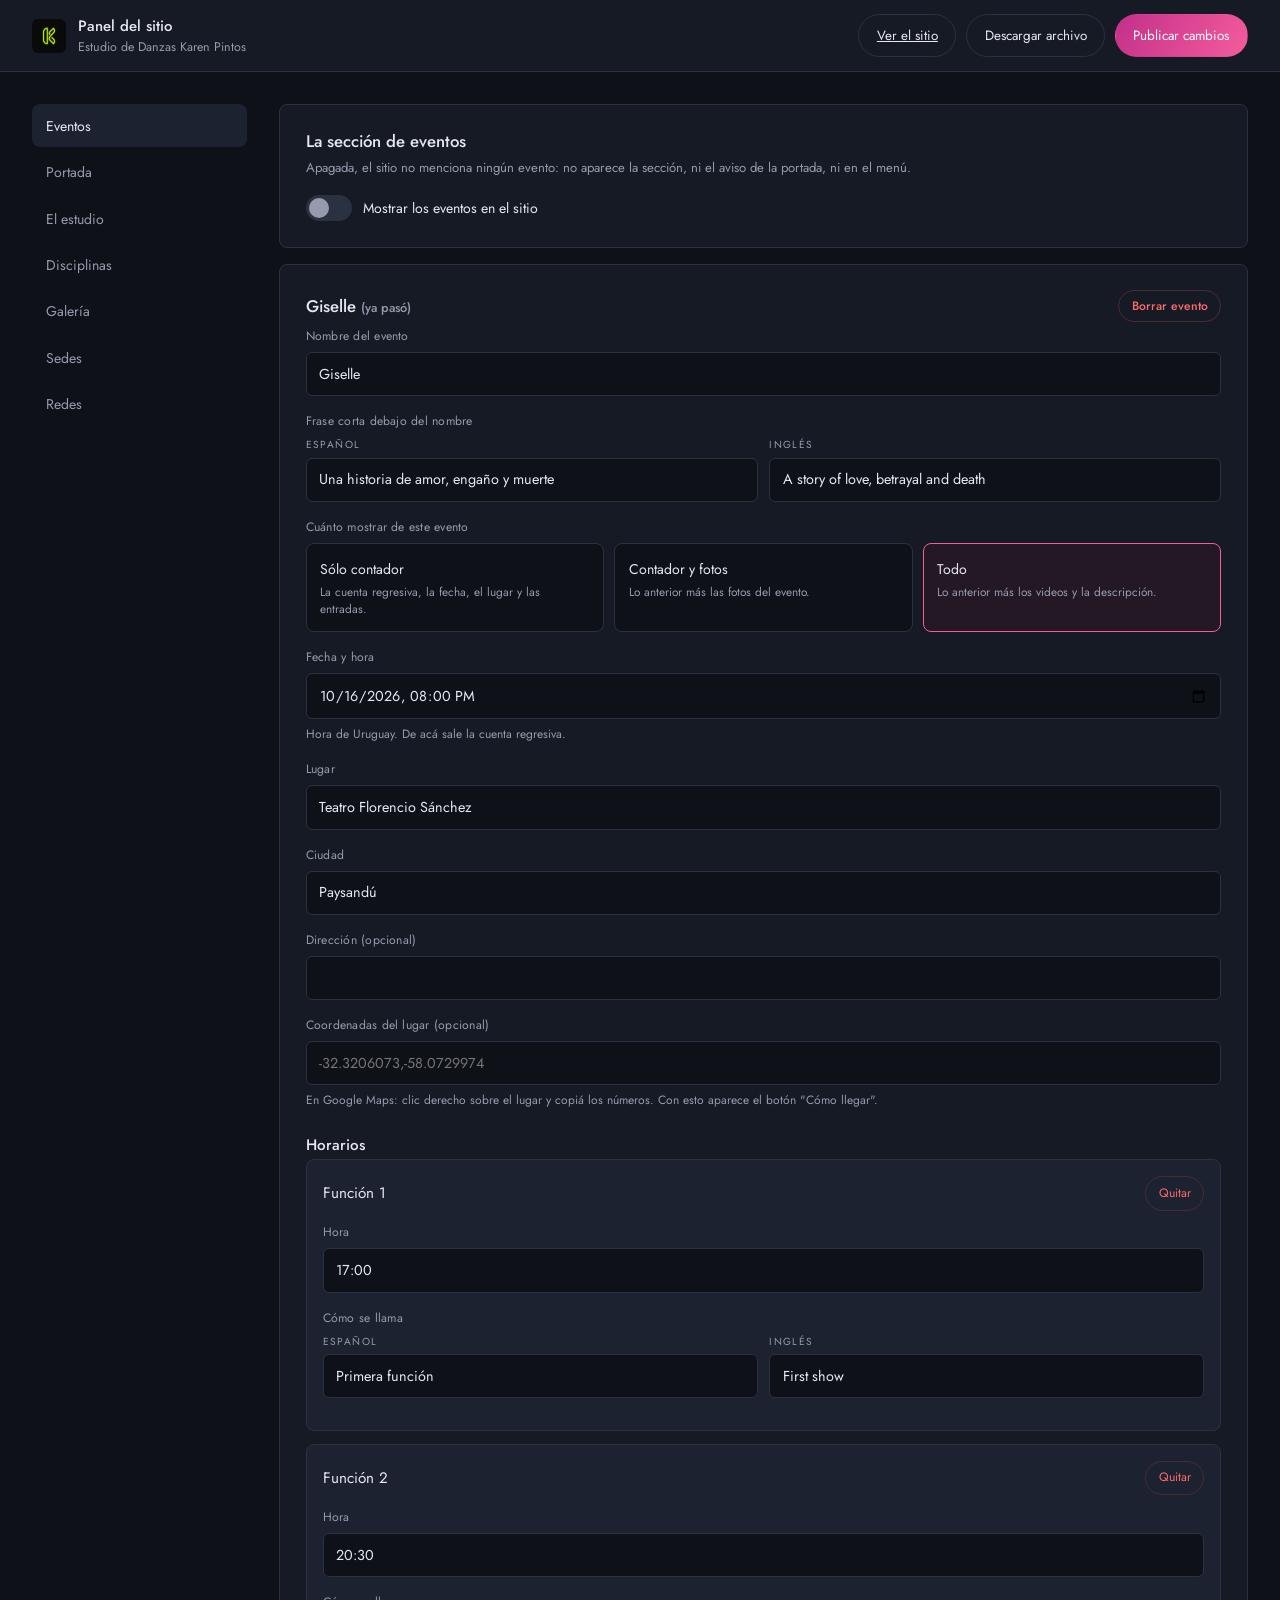
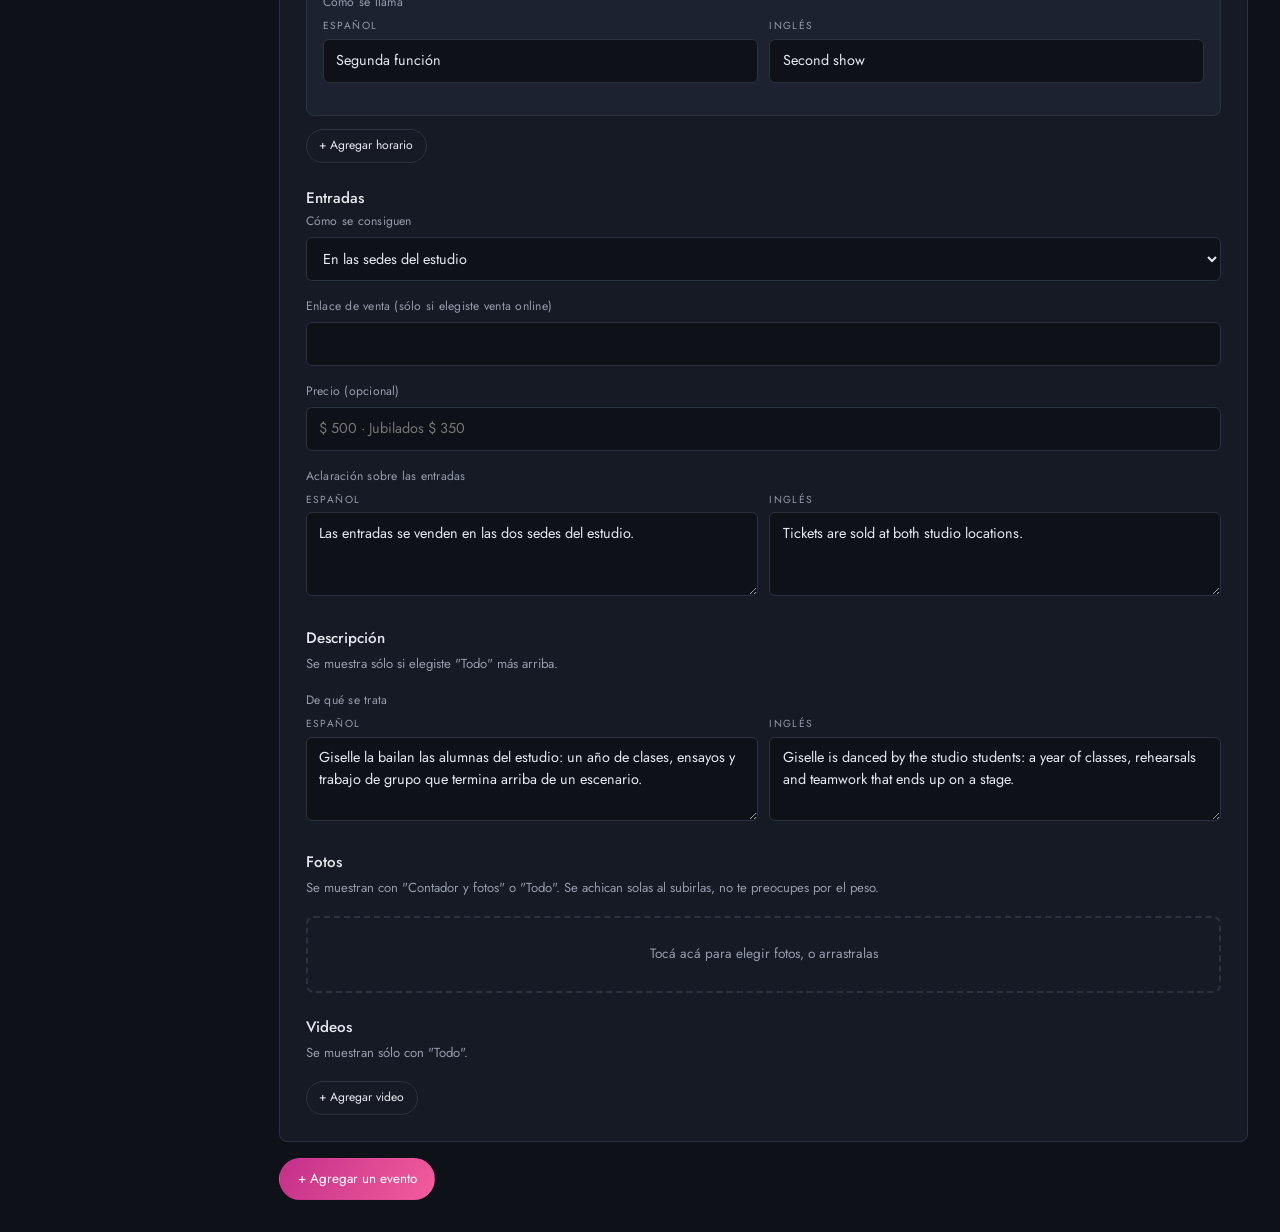
==== panel.html @ 46b006fc "Panel de administracion y sistema de eventos PANEL (panel.html): pagina aparte, no enlazada desde el" ====
<!DOCTYPE html>
<html lang="es">
<head>
  <meta charset="utf-8">
  <meta name="viewport" content="width=device-width, initial-scale=1">
  <title>Panel · Estudio de Danzas Karen Pintos</title>

  <!-- Esta página es una herramienta interna: que Google no la muestre -->
  <meta name="robots" content="noindex, nofollow">

  <link rel="icon" href="assets/img/logo-k.png" sizes="512x512">
  <link rel="preconnect" href="https://fonts.googleapis.com">
  <link rel="preconnect" href="https://fonts.gstatic.com" crossorigin>
  <link href="https://fonts.googleapis.com/css2?family=Jost:wght@300;400;500;600&display=swap" rel="stylesheet">
  <link rel="stylesheet" href="assets/css/panel.css?v=1">
</head>

<body>

  <header class="cabecera">
    <div class="cabecera__marca">
      <img src="assets/img/logo-k.png" alt="" width="34" height="34">
      <div>
        <strong>Panel del sitio</strong>
        <span>Estudio de Danzas Karen Pintos</span>
      </div>
    </div>

    <div class="cabecera__acciones">
      <span class="estado" id="estado"></span>
      <a class="boton boton--plano" href="index.html" target="_blank" rel="noopener">Ver el sitio</a>
      <button class="boton boton--plano" id="btn-descargar" type="button">Descargar archivo</button>
      <button class="boton boton--fuerte" id="btn-publicar" type="button">Publicar cambios</button>
    </div>
  </header>

  <div class="aviso aviso--borrador" id="aviso-borrador" hidden>
    Tenés cambios sin publicar, guardados en esta computadora.
    <button type="button" id="btn-descartar" class="enlace">Descartar y volver a lo publicado</button>
  </div>

  <main class="cuerpo">
    <nav class="pestanas" id="pestanas" aria-label="Secciones del panel"></nav>
    <div class="panel" id="panel"></div>
  </main>

  <!-- Ventana para configurar la publicación -->
  <div class="modal" id="modal-token" hidden>
    <div class="modal__caja" role="dialog" aria-modal="true" aria-labelledby="modal-titulo">
      <h2 id="modal-titulo">Conectar con GitHub</h2>
      <p>
        Para publicar directo desde acá hace falta una clave de GitHub.
        Se pide una sola vez y queda guardada en este navegador.
      </p>

      <ol class="pasos">
        <li>Entrá a <a href="https://github.com/settings/personal-access-tokens/new" target="_blank" rel="noopener">github.com → crear clave</a>.</li>
        <li>En <strong>Repository access</strong> elegí <em>Only select repositories</em> y marcá <strong>Estudio-de-danzas-kp</strong>.</li>
        <li>En <strong>Permissions → Repository permissions</strong>, buscá <strong>Contents</strong> y ponelo en <em>Read and write</em>.</li>
        <li>Generá la clave y pegala acá abajo.</li>
      </ol>

      <label for="campo-token">Clave</label>
      <input id="campo-token" type="password" placeholder="github_pat_..." autocomplete="off" spellcheck="false">

      <p class="nota">
        La clave queda sólo en este navegador y únicamente permite cambiar
        los archivos de este sitio. Si usás una computadora compartida,
        mejor usá <strong>Descargar archivo</strong> y no la guardes.
      </p>

      <div class="modal__acciones">
        <button class="boton boton--plano" type="button" id="btn-cancelar-token">Cancelar</button>
        <button class="boton boton--fuerte" type="button" id="btn-guardar-token">Guardar y publicar</button>
      </div>
    </div>
  </div>

  <!-- Los datos actuales del sitio -->
  <script src="assets/js/siteData.js?v=panel"></script>
  <script src="assets/js/panel.js?v=1"></script>
</body>
</html>
---- assets/css/panel.css ----
/* =============================================================
   PANEL DE ADMINISTRACIÓN
   Herramienta interna. No comparte estilos con el sitio público:
   acá importa que sea claro y cómodo, no que sea bonito.
   ============================================================= */

:root {
  --p-fondo:      #0E1118;
  --p-panel:      #161A24;
  --p-panel-2:    #1D2230;
  --p-linea:      #2A3140;
  --p-texto:      #E6E8F0;
  --p-suave:      #959BAD;
  --p-acento:     #F45C9C;
  --p-acento-2:   #C3308A;
  --p-ok:         #3DD68C;
  --p-alerta:     #F5A623;
  --p-error:      #FF6B6B;
  --p-radio:      8px;
  --p-sans: 'Jost', 'Segoe UI', system-ui, sans-serif;
}

* { box-sizing: border-box; }

body {
  margin: 0;
  background: var(--p-fondo);
  color: var(--p-texto);
  font-family: var(--p-sans);
  font-size: 15px;
  line-height: 1.6;
  -webkit-font-smoothing: antialiased;
}

h1, h2, h3 { margin: 0; font-weight: 500; line-height: 1.25; }
a { color: var(--p-acento); }

/* ---------- Cabecera ---------- */
.cabecera {
  position: sticky; top: 0; z-index: 50;
  display: flex; align-items: center; justify-content: space-between;
  gap: 1rem; flex-wrap: wrap;
  padding: .85rem clamp(1rem, 3vw, 2rem);
  background: var(--p-panel);
  border-bottom: 1px solid var(--p-linea);
}
.cabecera__marca { display: flex; align-items: center; gap: .75rem; }
.cabecera__marca img { border-radius: 6px; }
.cabecera__marca strong { display: block; font-weight: 500; }
.cabecera__marca span { display: block; font-size: .78rem; color: var(--p-suave); }
.cabecera__acciones { display: flex; align-items: center; gap: .6rem; flex-wrap: wrap; }

.estado { font-size: .8rem; color: var(--p-suave); }
.estado--ok { color: var(--p-ok); }
.estado--error { color: var(--p-error); }
.estado--trabajando { color: var(--p-alerta); }

/* ---------- Botones ---------- */
.boton {
  font: inherit; font-size: .84rem;
  padding: .6rem 1.1rem; min-height: 40px;
  border-radius: 999px; cursor: pointer;
  border: 1px solid var(--p-linea);
  background: transparent; color: var(--p-texto);
  transition: background-color .2s, border-color .2s, opacity .2s;
  display: inline-flex; align-items: center; gap: .45rem;
}
.boton:hover { background: var(--p-panel-2); border-color: #3A4356; }
.boton:disabled { opacity: .45; cursor: not-allowed; }
.boton--fuerte {
  border-color: transparent; color: #fff;
  background: linear-gradient(120deg, var(--p-acento-2), var(--p-acento));
}
.boton--fuerte:hover { filter: brightness(1.1); background: linear-gradient(120deg, var(--p-acento-2), var(--p-acento)); }
.boton--peq { padding: .4rem .8rem; min-height: 32px; font-size: .76rem; }
.boton--riesgo { color: var(--p-error); border-color: #4A2B32; }
.boton--riesgo:hover { background: #2A1A1E; }

.enlace {
  background: none; border: 0; padding: 0; cursor: pointer;
  font: inherit; font-size: inherit;
  color: var(--p-acento); text-decoration: underline;
}

/* ---------- Avisos ---------- */
.aviso {
  display: flex; align-items: center; gap: .8rem; flex-wrap: wrap;
  padding: .7rem clamp(1rem, 3vw, 2rem);
  font-size: .85rem;
  background: #2A2412; border-bottom: 1px solid #453A1C;
  color: #F3D9A4;
}
.aviso[hidden] { display: none; }

/* ---------- Cuerpo ---------- */
.cuerpo {
  display: grid; grid-template-columns: 215px 1fr;
  gap: clamp(1rem, 2.5vw, 2rem);
  padding: clamp(1rem, 3vw, 2rem);
  max-width: 1280px; margin: 0 auto;
  align-items: start;
}

.pestanas {
  position: sticky; top: 74px;
  display: flex; flex-direction: column; gap: .2rem;
}
.pestana {
  font: inherit; font-size: .88rem; text-align: left;
  padding: .65rem .9rem; border-radius: var(--p-radio);
  border: 0; background: transparent; color: var(--p-suave);
  cursor: pointer; transition: background-color .2s, color .2s;
}
.pestana:hover { background: var(--p-panel); color: var(--p-texto); }
.pestana.activa { background: var(--p-panel-2); color: var(--p-texto); }

.panel { min-width: 0; }

/* ---------- Bloques ---------- */
.bloque {
  background: var(--p-panel);
  border: 1px solid var(--p-linea);
  border-radius: var(--p-radio);
  padding: clamp(1.1rem, 2.5vw, 1.6rem);
  margin-bottom: 1rem;
}
.bloque__titulo {
  font-size: 1.05rem; margin-bottom: .3rem;
  display: flex; align-items: center; justify-content: space-between; gap: 1rem;
}
.bloque__ayuda {
  font-size: .82rem; color: var(--p-suave);
  margin: 0 0 1.1rem;
}

/* ---------- Campos ---------- */
.campo { margin-bottom: 1rem; }
.campo > label, .campo__t {
  display: block; font-size: .76rem; color: var(--p-suave);
  margin-bottom: .35rem; letter-spacing: .02em;
}
.campo input[type="text"],
.campo input[type="url"],
.campo input[type="datetime-local"],
.campo textarea,
.campo select {
  width: 100%; font: inherit; font-size: .9rem;
  padding: .6rem .8rem;
  background: var(--p-fondo); color: var(--p-texto);
  border: 1px solid var(--p-linea); border-radius: 6px;
}
.campo textarea { resize: vertical; min-height: 84px; line-height: 1.5; }
.campo input:focus, .campo textarea:focus, .campo select:focus {
  outline: 2px solid var(--p-acento); outline-offset: 1px; border-color: transparent;
}
.campo__pista { font-size: .75rem; color: var(--p-suave); margin: .35rem 0 0; }

/* Español e inglés uno al lado del otro */
.doble { display: grid; grid-template-columns: 1fr 1fr; gap: .7rem; }
.doble__idioma {
  font-size: .64rem; letter-spacing: .14em; text-transform: uppercase;
  color: var(--p-suave); margin-bottom: .25rem; display: block;
}

/* ---------- Listas (disciplinas, funciones, fotos...) ---------- */
.item {
  border: 1px solid var(--p-linea); border-radius: var(--p-radio);
  padding: 1rem; margin-bottom: .8rem;
  background: var(--p-panel-2);
}
.item__cabecera {
  display: flex; align-items: center; justify-content: space-between;
  gap: .8rem; margin-bottom: .8rem;
}
.item__nombre { font-size: .95rem; }
.item__acciones { display: flex; gap: .35rem; }

/* ---------- Interruptor ---------- */
.interruptor { display: flex; align-items: center; gap: .7rem; cursor: pointer; }
.interruptor input { position: absolute; opacity: 0; pointer-events: none; }
.interruptor__pista {
  width: 46px; height: 26px; border-radius: 999px;
  background: var(--p-linea); position: relative;
  transition: background-color .25s; flex: 0 0 auto;
}
.interruptor__pista::after {
  content: ''; position: absolute; top: 3px; left: 3px;
  width: 20px; height: 20px; border-radius: 50%;
  background: var(--p-suave); transition: transform .25s, background-color .25s;
}
.interruptor input:checked + .interruptor__pista { background: var(--p-acento-2); }
.interruptor input:checked + .interruptor__pista::after {
  transform: translateX(20px); background: #fff;
}
.interruptor input:focus-visible + .interruptor__pista { outline: 2px solid var(--p-acento); outline-offset: 2px; }
.interruptor__texto { font-size: .88rem; }

/* ---------- Elegir modo (tarjetas) ---------- */
.modos { display: grid; grid-template-columns: repeat(auto-fit, minmax(170px, 1fr)); gap: .6rem; }
.modo {
  border: 1px solid var(--p-linea); border-radius: var(--p-radio);
  padding: .85rem; cursor: pointer; background: var(--p-fondo);
  transition: border-color .2s, background-color .2s;
}
.modo:hover { border-color: #3A4356; }
.modo.elegido { border-color: var(--p-acento); background: #241824; }
.modo input { position: absolute; opacity: 0; pointer-events: none; }
.modo__t { font-size: .88rem; display: block; margin-bottom: .2rem; }
.modo__d { font-size: .74rem; color: var(--p-suave); display: block; line-height: 1.45; }

/* ---------- Fotos ---------- */
.fotos { display: grid; grid-template-columns: repeat(auto-fill, minmax(140px, 1fr)); gap: .7rem; }
.foto {
  border: 1px solid var(--p-linea); border-radius: 6px; overflow: hidden;
  background: var(--p-fondo);
}
.foto img { width: 100%; aspect-ratio: 4/3; object-fit: cover; display: block; }
.foto__pie { padding: .5rem; }
.foto__pie input {
  width: 100%; font: inherit; font-size: .75rem;
  padding: .35rem .45rem; margin-bottom: .35rem;
  background: var(--p-panel-2); color: var(--p-texto);
  border: 1px solid var(--p-linea); border-radius: 4px;
}
.soltar {
  border: 2px dashed var(--p-linea); border-radius: var(--p-radio);
  padding: 1.6rem 1rem; text-align: center; color: var(--p-suave);
  font-size: .85rem; cursor: pointer; transition: border-color .2s, background-color .2s;
}
.soltar:hover, .soltar.encima { border-color: var(--p-acento); background: #1C1620; color: var(--p-texto); }

.barra { height: 4px; background: var(--p-linea); border-radius: 999px; overflow: hidden; margin-top: .6rem; }
.barra__relleno { height: 100%; width: 0; background: var(--p-acento); transition: width .2s; }

/* ---------- Ventana modal ---------- */
.modal {
  position: fixed; inset: 0; z-index: 100;
  display: flex; align-items: center; justify-content: center;
  padding: 1rem; background: rgba(5, 7, 15, .8);
}
.modal[hidden] { display: none; }
.modal__caja {
  background: var(--p-panel); border: 1px solid var(--p-linea);
  border-radius: 12px; padding: clamp(1.2rem, 3vw, 2rem);
  max-width: 540px; width: 100%; max-height: 90vh; overflow: auto;
}
.modal__caja h2 { font-size: 1.2rem; margin-bottom: .6rem; }
.modal__caja p { font-size: .87rem; color: var(--p-suave); }
.modal__caja label { display: block; font-size: .76rem; color: var(--p-suave); margin: 1rem 0 .35rem; }
.modal__caja input {
  width: 100%; font: inherit; padding: .6rem .8rem;
  background: var(--p-fondo); color: var(--p-texto);
  border: 1px solid var(--p-linea); border-radius: 6px;
}
.modal__acciones { display: flex; justify-content: flex-end; gap: .6rem; margin-top: 1.4rem; }
.pasos { font-size: .85rem; color: var(--p-suave); padding-left: 1.2rem; margin: 1rem 0; }
.pasos li { margin-bottom: .45rem; }
.nota {
  font-size: .78rem; color: var(--p-suave);
  background: var(--p-fondo); border-left: 2px solid var(--p-alerta);
  padding: .7rem .9rem; border-radius: 0 6px 6px 0; margin-top: 1rem;
}

/* ---------- Celular ---------- */
@media (max-width: 760px) {
  .cuerpo { grid-template-columns: 1fr; }
  .pestanas {
    position: static; flex-direction: row; overflow-x: auto;
    padding-bottom: .4rem; gap: .35rem;
  }
  .pestana { white-space: nowrap; }
  .doble { grid-template-columns: 1fr; }
  .cabecera { position: static; }
}
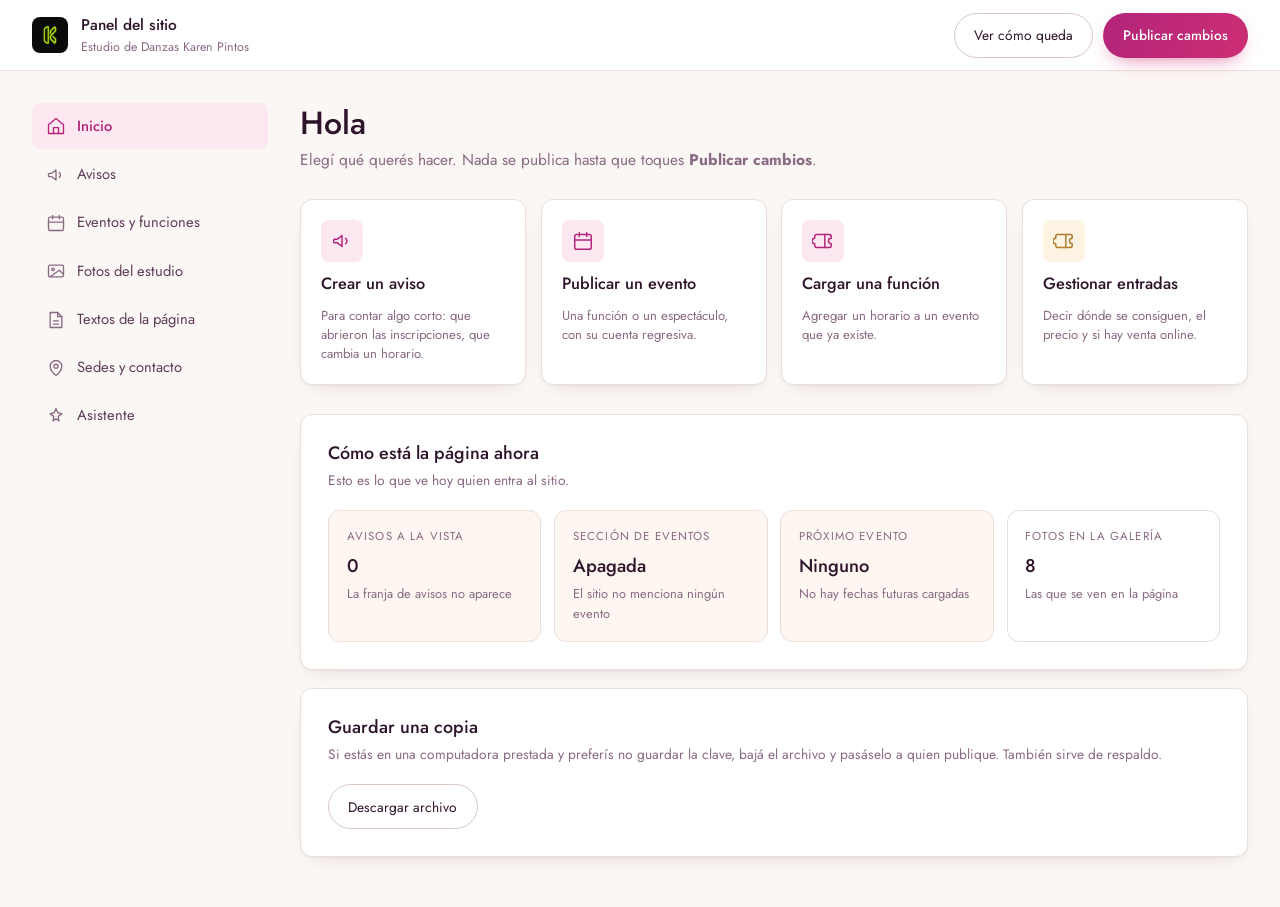
==== commit 736be642: "Sitio claro, panel rediseñado y asistente de Gemini El sitio pasa de fondo oscuro a papel claro con " ====
--- a/panel.html
+++ b/panel.html
@@ -12,14 +12,14 @@
   <link rel="preconnect" href="https://fonts.googleapis.com">
   <link rel="preconnect" href="https://fonts.gstatic.com" crossorigin>
   <link href="https://fonts.googleapis.com/css2?family=Jost:wght@300;400;500;600&display=swap" rel="stylesheet">
-  <link rel="stylesheet" href="assets/css/panel.css?v=1">
+  <link rel="stylesheet" href="assets/css/panel.css?v=2">
 </head>
 
 <body>
 
   <header class="cabecera">
     <div class="cabecera__marca">
-      <img src="assets/img/logo-k.png" alt="" width="34" height="34">
+      <img src="assets/img/logo-k.png" alt="" width="36" height="36">
       <div>
         <strong>Panel del sitio</strong>
         <span>Estudio de Danzas Karen Pintos</span>
@@ -28,15 +28,15 @@
 
     <div class="cabecera__acciones">
       <span class="estado" id="estado"></span>
-      <a class="boton boton--plano" href="index.html" target="_blank" rel="noopener">Ver el sitio</a>
-      <button class="boton boton--plano" id="btn-descargar" type="button">Descargar archivo</button>
+      <button class="boton" id="btn-previa" type="button">Ver cómo queda</button>
       <button class="boton boton--fuerte" id="btn-publicar" type="button">Publicar cambios</button>
     </div>
   </header>
 
-  <div class="aviso aviso--borrador" id="aviso-borrador" hidden>
-    Tenés cambios sin publicar, guardados en esta computadora.
-    <button type="button" id="btn-descartar" class="enlace">Descartar y volver a lo publicado</button>
+  <div class="aviso" id="aviso-borrador" hidden>
+    <span><strong>Tenés cambios sin publicar.</strong>
+    Están guardados en esta computadora: podés cerrar y seguir después.</span>
+    <button type="button" id="btn-descartar" class="enlace">Descartar los cambios</button>
   </div>
 
   <main class="cuerpo">
@@ -44,12 +44,29 @@
     <div class="panel" id="panel"></div>
   </main>
 
-  <!-- Ventana para configurar la publicación -->
+  <!-- ---------- Vista previa ---------- -->
+  <div class="previa" id="previa" hidden>
+    <div class="previa__barra">
+      <p><strong>Así va a quedar.</strong> Todavía no se publicó nada.</p>
+      <div class="previa__tamanos">
+        <button class="boton boton--peq" type="button" data-previa-ancho="100%">Computadora</button>
+        <button class="boton boton--peq" type="button" data-previa-ancho="820px">Tablet</button>
+        <button class="boton boton--peq" type="button" data-previa-ancho="390px">Celular</button>
+      </div>
+      <div style="display:flex;gap:.6rem">
+        <button class="boton" type="button" id="btn-cerrar-previa">Seguir editando</button>
+        <button class="boton boton--fuerte" type="button" id="btn-publicar-previa">Publicar</button>
+      </div>
+    </div>
+    <iframe class="previa__marco" id="previa-marco" title="Vista previa del sitio"></iframe>
+  </div>
+
+  <!-- ---------- Clave de GitHub ---------- -->
   <div class="modal" id="modal-token" hidden>
     <div class="modal__caja" role="dialog" aria-modal="true" aria-labelledby="modal-titulo">
-      <h2 id="modal-titulo">Conectar con GitHub</h2>
+      <h2 id="modal-titulo">Una sola vez: conectar para publicar</h2>
       <p>
-        Para publicar directo desde acá hace falta una clave de GitHub.
+        Para que los cambios lleguen a la página hace falta una clave de GitHub.
         Se pide una sola vez y queda guardada en este navegador.
       </p>
 
@@ -65,19 +82,38 @@
 
       <p class="nota">
         La clave queda sólo en este navegador y únicamente permite cambiar
-        los archivos de este sitio. Si usás una computadora compartida,
-        mejor usá <strong>Descargar archivo</strong> y no la guardes.
+        los archivos de este sitio. Si estás en una computadora prestada,
+        mejor no la guardes: usá <strong>Descargar archivo</strong> desde Inicio.
       </p>
 
       <div class="modal__acciones">
-        <button class="boton boton--plano" type="button" id="btn-cancelar-token">Cancelar</button>
+        <button class="boton" type="button" id="btn-cancelar-token">Cancelar</button>
         <button class="boton boton--fuerte" type="button" id="btn-guardar-token">Guardar y publicar</button>
       </div>
     </div>
   </div>
 
+  <!-- ---------- Contraseña del asistente ---------- -->
+  <div class="modal" id="modal-ia" hidden>
+    <div class="modal__caja" role="dialog" aria-modal="true" aria-labelledby="modal-ia-titulo">
+      <h2 id="modal-ia-titulo">Contraseña del asistente</h2>
+      <p>
+        Es la contraseña que se eligió al instalar el asistente.
+        Queda guardada en este navegador y no se comparte con nadie.
+      </p>
+
+      <label for="campo-ia">Contraseña</label>
+      <input id="campo-ia" type="password" autocomplete="off" spellcheck="false">
+
+      <div class="modal__acciones">
+        <button class="boton" type="button" id="btn-cancelar-ia">Cancelar</button>
+        <button class="boton boton--fuerte" type="button" id="btn-guardar-ia">Guardar</button>
+      </div>
+    </div>
+  </div>
+
   <!-- Los datos actuales del sitio -->
-  <script src="assets/js/siteData.js?v=panel"></script>
-  <script src="assets/js/panel.js?v=1"></script>
+  <script src="assets/js/siteData.js?v=panel2"></script>
+  <script src="assets/js/panel.js?v=2"></script>
 </body>
 </html>
--- a/assets/css/panel.css
+++ b/assets/css/panel.css
@@ -1,22 +1,42 @@
 /* =============================================================
    PANEL DE ADMINISTRACIÓN
-   Herramienta interna. No comparte estilos con el sitio público:
-   acá importa que sea claro y cómodo, no que sea bonito.
+   -------------------------------------------------------------
+   Herramienta interna. Tiene su propio sistema de colores (--p-*)
+   para poder cambiarlo sin tocar el sitio público, pero usa la
+   misma familia de tonos: papel, tinta ciruela, rosa y dorado.
+
+   La prioridad acá no es la belleza: es que se entienda sola.
+   Botones grandes, un solo camino por tarea, y ningún tecnicismo.
    ============================================================= */
 
 :root {
-  --p-fondo:      #0E1118;
-  --p-panel:      #161A24;
-  --p-panel-2:    #1D2230;
-  --p-linea:      #2A3140;
-  --p-texto:      #E6E8F0;
-  --p-suave:      #959BAD;
-  --p-acento:     #F45C9C;
-  --p-acento-2:   #C3308A;
-  --p-ok:         #3DD68C;
-  --p-alerta:     #F5A623;
-  --p-error:      #FF6B6B;
-  --p-radio:      8px;
+  /* Papeles y superficies */
+  --p-fondo:      #FBF7F4;
+  --p-panel:      #FFFFFF;
+  --p-panel-2:    #FDF6F1;
+  --p-linea:      #EADFD9;
+  --p-linea-2:    #D9C9C1;
+
+  /* Tintas */
+  --p-texto:      #2D142A;
+  --p-medio:      #5F3C58;
+  --p-suave:      #8A6A83;
+
+  /* Acentos */
+  --p-acento:     #CE2E74;
+  --p-acento-2:   #B2247A;
+  --p-acento-velo:#FDE8F1;
+  --p-oro:        #B07C2C;
+  --p-oro-velo:   #FDF3E3;
+  --p-ok:         #15803D;
+  --p-ok-velo:    #E7F6EC;
+  --p-error:      #B3261E;
+  --p-error-velo: #FDECEA;
+
+  --p-radio:      12px;
+  --p-radio-peq:  8px;
+  --p-sombra:     0 1px 2px rgba(45,20,42,.04), 0 8px 20px -12px rgba(45,20,42,.18);
+  --p-sombra-2:   0 2px 4px rgba(45,20,42,.05), 0 18px 40px -20px rgba(45,20,42,.26);
   --p-sans: 'Jost', 'Segoe UI', system-ui, sans-serif;
 }
 
@@ -25,250 +45,462 @@
 body {
   margin: 0;
   background: var(--p-fondo);
-  color: var(--p-texto);
+  color: var(--p-medio);
   font-family: var(--p-sans);
-  font-size: 15px;
+  font-size: 15.5px;
   line-height: 1.6;
   -webkit-font-smoothing: antialiased;
 }
 
-h1, h2, h3 { margin: 0; font-weight: 500; line-height: 1.25; }
-a { color: var(--p-acento); }
-
-/* ---------- Cabecera ---------- */
+h1, h2, h3 { margin: 0; font-weight: 500; line-height: 1.25; color: var(--p-texto); }
+a { color: var(--p-acento-2); }
+
+/* =============================================================
+   CABECERA
+   ============================================================= */
 .cabecera {
   position: sticky; top: 0; z-index: 50;
   display: flex; align-items: center; justify-content: space-between;
   gap: 1rem; flex-wrap: wrap;
-  padding: .85rem clamp(1rem, 3vw, 2rem);
+  padding: .8rem clamp(1rem, 3vw, 2rem);
   background: var(--p-panel);
   border-bottom: 1px solid var(--p-linea);
 }
-.cabecera__marca { display: flex; align-items: center; gap: .75rem; }
-.cabecera__marca img { border-radius: 6px; }
-.cabecera__marca strong { display: block; font-weight: 500; }
+.cabecera__marca { display: flex; align-items: center; gap: .8rem; }
+.cabecera__marca img { border-radius: var(--p-radio-peq); }
+.cabecera__marca strong { display: block; font-weight: 500; color: var(--p-texto); }
 .cabecera__marca span { display: block; font-size: .78rem; color: var(--p-suave); }
 .cabecera__acciones { display: flex; align-items: center; gap: .6rem; flex-wrap: wrap; }
 
-.estado { font-size: .8rem; color: var(--p-suave); }
-.estado--ok { color: var(--p-ok); }
-.estado--error { color: var(--p-error); }
-.estado--trabajando { color: var(--p-alerta); }
-
-/* ---------- Botones ---------- */
+/* El cartelito de "qué está pasando" */
+.estado {
+  font-size: .82rem; color: var(--p-suave);
+  display: inline-flex; align-items: center; gap: .4rem;
+}
+.estado--ok { color: var(--p-ok); font-weight: 500; }
+.estado--error { color: var(--p-error); font-weight: 500; }
+.estado--trabajando { color: var(--p-oro); }
+.estado::before {
+  content: ''; width: 7px; height: 7px; border-radius: 50%;
+  background: currentColor; opacity: 0;
+}
+.estado--ok::before, .estado--error::before, .estado--trabajando::before { opacity: 1; }
+.estado--trabajando::before { animation: p-late 1.1s ease-in-out infinite; }
+@keyframes p-late { 0%,100% { opacity: 1 } 50% { opacity: .25 } }
+
+/* =============================================================
+   BOTONES
+   ============================================================= */
 .boton {
-  font: inherit; font-size: .84rem;
-  padding: .6rem 1.1rem; min-height: 40px;
+  font: inherit; font-size: .86rem;
+  padding: .65rem 1.2rem; min-height: 44px;
   border-radius: 999px; cursor: pointer;
-  border: 1px solid var(--p-linea);
-  background: transparent; color: var(--p-texto);
-  transition: background-color .2s, border-color .2s, opacity .2s;
-  display: inline-flex; align-items: center; gap: .45rem;
-}
-.boton:hover { background: var(--p-panel-2); border-color: #3A4356; }
+  border: 1px solid var(--p-linea-2);
+  background: var(--p-panel); color: var(--p-texto);
+  transition: background-color .2s, border-color .2s, box-shadow .2s, opacity .2s, transform .2s;
+  display: inline-flex; align-items: center; justify-content: center; gap: .5rem;
+}
+.boton:hover { background: var(--p-panel-2); border-color: var(--p-acento); }
 .boton:disabled { opacity: .45; cursor: not-allowed; }
+.boton:focus-visible { outline: 3px solid var(--p-acento-velo); outline-offset: 1px; }
+
 .boton--fuerte {
-  border-color: transparent; color: #fff;
+  border-color: transparent; color: #fff; font-weight: 500;
   background: linear-gradient(120deg, var(--p-acento-2), var(--p-acento));
-}
-.boton--fuerte:hover { filter: brightness(1.1); background: linear-gradient(120deg, var(--p-acento-2), var(--p-acento)); }
-.boton--peq { padding: .4rem .8rem; min-height: 32px; font-size: .76rem; }
-.boton--riesgo { color: var(--p-error); border-color: #4A2B32; }
-.boton--riesgo:hover { background: #2A1A1E; }
+  box-shadow: 0 8px 20px -10px rgba(206,46,116,.8);
+}
+.boton--fuerte:hover {
+  background: linear-gradient(120deg, var(--p-acento-2), var(--p-acento));
+  filter: brightness(1.07); transform: translateY(-1px);
+}
+.boton--peq { padding: .4rem .85rem; min-height: 36px; font-size: .79rem; }
+.boton--riesgo { color: var(--p-error); border-color: #E9C6C3; }
+.boton--riesgo:hover { background: var(--p-error-velo); border-color: var(--p-error); }
 
 .enlace {
   background: none; border: 0; padding: 0; cursor: pointer;
   font: inherit; font-size: inherit;
-  color: var(--p-acento); text-decoration: underline;
-}
-
-/* ---------- Avisos ---------- */
+  color: var(--p-acento-2); text-decoration: underline;
+}
+
+/* =============================================================
+   AVISOS DE LA PARTE DE ARRIBA
+   ============================================================= */
 .aviso {
   display: flex; align-items: center; gap: .8rem; flex-wrap: wrap;
-  padding: .7rem clamp(1rem, 3vw, 2rem);
-  font-size: .85rem;
-  background: #2A2412; border-bottom: 1px solid #453A1C;
-  color: #F3D9A4;
+  padding: .75rem clamp(1rem, 3vw, 2rem);
+  font-size: .87rem;
+  background: var(--p-oro-velo);
+  border-bottom: 1px solid #EFDCBC;
+  color: #6B4C14;
 }
 .aviso[hidden] { display: none; }
-
-/* ---------- Cuerpo ---------- */
+.aviso strong { color: #5A3F0F; }
+
+/* =============================================================
+   CUERPO Y MENÚ LATERAL
+   ============================================================= */
 .cuerpo {
-  display: grid; grid-template-columns: 215px 1fr;
+  display: grid; grid-template-columns: 236px 1fr;
   gap: clamp(1rem, 2.5vw, 2rem);
   padding: clamp(1rem, 3vw, 2rem);
-  max-width: 1280px; margin: 0 auto;
+  max-width: 1320px; margin: 0 auto;
   align-items: start;
 }
 
 .pestanas {
-  position: sticky; top: 74px;
-  display: flex; flex-direction: column; gap: .2rem;
+  position: sticky; top: 76px;
+  display: flex; flex-direction: column; gap: .15rem;
 }
 .pestana {
-  font: inherit; font-size: .88rem; text-align: left;
-  padding: .65rem .9rem; border-radius: var(--p-radio);
-  border: 0; background: transparent; color: var(--p-suave);
+  font: inherit; font-size: .92rem; text-align: left;
+  display: flex; align-items: center; gap: .7rem;
+  padding: .7rem .85rem; border-radius: var(--p-radio-peq);
+  border: 0; background: transparent; color: var(--p-medio);
   cursor: pointer; transition: background-color .2s, color .2s;
 }
+.pestana__icono {
+  flex: 0 0 auto; width: 20px; height: 20px;
+  display: inline-flex; align-items: center; justify-content: center;
+  color: var(--p-suave); transition: color .2s;
+}
 .pestana:hover { background: var(--p-panel); color: var(--p-texto); }
-.pestana.activa { background: var(--p-panel-2); color: var(--p-texto); }
+.pestana.activa {
+  background: var(--p-acento-velo); color: var(--p-acento-2); font-weight: 500;
+}
+.pestana.activa .pestana__icono { color: var(--p-acento-2); }
 
 .panel { min-width: 0; }
 
-/* ---------- Bloques ---------- */
+/* =============================================================
+   INICIO (el tablero)
+   ============================================================= */
+.hola {
+  font-family: var(--p-sans);
+  font-size: clamp(1.5rem, 3.4vw, 2rem);
+  margin-bottom: .3rem;
+}
+.hola + p { margin: 0 0 1.6rem; color: var(--p-suave); }
+
+/* Los cuatro botones grandes */
+.atajos {
+  display: grid; grid-template-columns: repeat(auto-fit, minmax(210px, 1fr));
+  gap: .9rem; margin-bottom: 1.8rem;
+}
+.atajo {
+  display: flex; flex-direction: column; align-items: flex-start; gap: .55rem;
+  padding: 1.3rem 1.25rem;
+  text-align: left; font: inherit;
+  border: 1px solid var(--p-linea); border-radius: var(--p-radio);
+  background: var(--p-panel); color: var(--p-texto);
+  box-shadow: var(--p-sombra); cursor: pointer;
+  transition: transform .25s, box-shadow .25s, border-color .25s;
+}
+.atajo:hover {
+  transform: translateY(-3px);
+  box-shadow: var(--p-sombra-2);
+  border-color: var(--p-acento);
+}
+.atajo:focus-visible { outline: 3px solid var(--p-acento-velo); outline-offset: 2px; }
+.atajo__icono {
+  width: 42px; height: 42px; border-radius: var(--p-radio-peq);
+  display: inline-flex; align-items: center; justify-content: center;
+  background: var(--p-acento-velo); color: var(--p-acento-2);
+}
+.atajo--oro .atajo__icono { background: var(--p-oro-velo); color: var(--p-oro); }
+.atajo__t { font-size: 1.02rem; font-weight: 500; }
+.atajo__d { font-size: .82rem; color: var(--p-suave); line-height: 1.45; }
+
+/* Las fichas de "cómo está el sitio" */
+.estados {
+  display: grid; grid-template-columns: repeat(auto-fit, minmax(190px, 1fr));
+  gap: .8rem;
+}
+.ficha {
+  padding: 1rem 1.1rem;
+  border: 1px solid var(--p-linea); border-radius: var(--p-radio);
+  background: var(--p-panel);
+}
+.ficha__t {
+  font-size: .72rem; letter-spacing: .1em; text-transform: uppercase;
+  color: var(--p-suave); margin-bottom: .35rem;
+}
+.ficha__v { font-size: 1.15rem; color: var(--p-texto); font-weight: 500; }
+.ficha__d { font-size: .8rem; color: var(--p-suave); margin-top: .2rem; }
+.ficha--si { border-color: #BFE3CC; background: var(--p-ok-velo); }
+.ficha--si .ficha__v { color: var(--p-ok); }
+.ficha--no { background: var(--p-panel-2); }
+
+/* =============================================================
+   BLOQUES Y CAMPOS
+   ============================================================= */
 .bloque {
   background: var(--p-panel);
   border: 1px solid var(--p-linea);
   border-radius: var(--p-radio);
-  padding: clamp(1.1rem, 2.5vw, 1.6rem);
-  margin-bottom: 1rem;
+  padding: clamp(1.2rem, 2.5vw, 1.7rem);
+  margin-bottom: 1.1rem;
+  box-shadow: var(--p-sombra);
 }
 .bloque__titulo {
-  font-size: 1.05rem; margin-bottom: .3rem;
-  display: flex; align-items: center; justify-content: space-between; gap: 1rem;
+  font-size: 1.12rem; margin-bottom: .3rem;
+  display: flex; align-items: center; justify-content: space-between;
+  gap: 1rem; flex-wrap: wrap;
 }
 .bloque__ayuda {
-  font-size: .82rem; color: var(--p-suave);
-  margin: 0 0 1.1rem;
-}
-
-/* ---------- Campos ---------- */
-.campo { margin-bottom: 1rem; }
+  font-size: .86rem; color: var(--p-suave);
+  margin: 0 0 1.2rem;
+}
+
+.campo { margin-bottom: 1.1rem; }
 .campo > label, .campo__t {
-  display: block; font-size: .76rem; color: var(--p-suave);
-  margin-bottom: .35rem; letter-spacing: .02em;
+  display: block; font-size: .83rem; font-weight: 500;
+  color: var(--p-texto); margin-bottom: .4rem;
 }
 .campo input[type="text"],
 .campo input[type="url"],
+.campo input[type="date"],
 .campo input[type="datetime-local"],
 .campo textarea,
 .campo select {
-  width: 100%; font: inherit; font-size: .9rem;
-  padding: .6rem .8rem;
+  width: 100%; font: inherit; font-size: .93rem;
+  padding: .65rem .85rem;
   background: var(--p-fondo); color: var(--p-texto);
-  border: 1px solid var(--p-linea); border-radius: 6px;
-}
-.campo textarea { resize: vertical; min-height: 84px; line-height: 1.5; }
+  border: 1px solid var(--p-linea-2); border-radius: var(--p-radio-peq);
+  transition: border-color .2s, background-color .2s;
+}
+.campo textarea { resize: vertical; min-height: 92px; line-height: 1.55; }
+.campo input:hover, .campo textarea:hover, .campo select:hover { border-color: var(--p-suave); }
 .campo input:focus, .campo textarea:focus, .campo select:focus {
-  outline: 2px solid var(--p-acento); outline-offset: 1px; border-color: transparent;
-}
-.campo__pista { font-size: .75rem; color: var(--p-suave); margin: .35rem 0 0; }
+  outline: none; border-color: var(--p-acento);
+  background: var(--p-panel);
+  box-shadow: 0 0 0 3px var(--p-acento-velo);
+}
+.campo input::placeholder, .campo textarea::placeholder { color: #B49FAE; }
+.campo__pista { font-size: .79rem; color: var(--p-suave); margin: .4rem 0 0; }
 
 /* Español e inglés uno al lado del otro */
-.doble { display: grid; grid-template-columns: 1fr 1fr; gap: .7rem; }
+.doble { display: grid; grid-template-columns: 1fr 1fr; gap: .8rem; }
 .doble__idioma {
-  font-size: .64rem; letter-spacing: .14em; text-transform: uppercase;
-  color: var(--p-suave); margin-bottom: .25rem; display: block;
-}
-
-/* ---------- Listas (disciplinas, funciones, fotos...) ---------- */
+  font-size: .7rem; letter-spacing: .1em; text-transform: uppercase;
+  color: var(--p-suave); margin-bottom: .3rem; display: block;
+}
+
+/* =============================================================
+   LISTAS (eventos, avisos, funciones, fotos…)
+   ============================================================= */
 .item {
   border: 1px solid var(--p-linea); border-radius: var(--p-radio);
-  padding: 1rem; margin-bottom: .8rem;
+  padding: 1.15rem; margin-bottom: .9rem;
   background: var(--p-panel-2);
 }
 .item__cabecera {
   display: flex; align-items: center; justify-content: space-between;
-  gap: .8rem; margin-bottom: .8rem;
-}
-.item__nombre { font-size: .95rem; }
-.item__acciones { display: flex; gap: .35rem; }
-
-/* ---------- Interruptor ---------- */
-.interruptor { display: flex; align-items: center; gap: .7rem; cursor: pointer; }
+  gap: .8rem; margin-bottom: .9rem; flex-wrap: wrap;
+}
+.item__nombre { font-size: 1rem; display: flex; align-items: center; gap: .55rem; }
+.item__acciones { display: flex; gap: .4rem; flex-wrap: wrap; }
+
+/* Etiqueta de estado: "Publicado" / "Guardado sin publicar" */
+.marbete {
+  font-size: .7rem; letter-spacing: .04em;
+  padding: .2rem .6rem; border-radius: 999px;
+  background: var(--p-panel); border: 1px solid var(--p-linea-2);
+  color: var(--p-suave); font-weight: 500;
+}
+.marbete--si { background: var(--p-ok-velo); border-color: #BFE3CC; color: var(--p-ok); }
+.marbete--no { background: var(--p-oro-velo); border-color: #EFDCBC; color: #7A5612; }
+
+/* El cartel de "todavía no hay nada" */
+.vacio {
+  text-align: center; padding: 2.2rem 1.2rem;
+  border: 2px dashed var(--p-linea-2); border-radius: var(--p-radio);
+  color: var(--p-suave); font-size: .9rem;
+}
+.vacio strong { display: block; color: var(--p-texto); margin-bottom: .3rem; font-weight: 500; }
+
+/* =============================================================
+   INTERRUPTOR
+   ============================================================= */
+.interruptor { display: flex; align-items: center; gap: .75rem; cursor: pointer; }
 .interruptor input { position: absolute; opacity: 0; pointer-events: none; }
 .interruptor__pista {
-  width: 46px; height: 26px; border-radius: 999px;
-  background: var(--p-linea); position: relative;
+  width: 48px; height: 28px; border-radius: 999px;
+  background: var(--p-linea-2); position: relative;
   transition: background-color .25s; flex: 0 0 auto;
 }
 .interruptor__pista::after {
   content: ''; position: absolute; top: 3px; left: 3px;
-  width: 20px; height: 20px; border-radius: 50%;
-  background: var(--p-suave); transition: transform .25s, background-color .25s;
-}
-.interruptor input:checked + .interruptor__pista { background: var(--p-acento-2); }
-.interruptor input:checked + .interruptor__pista::after {
-  transform: translateX(20px); background: #fff;
-}
-.interruptor input:focus-visible + .interruptor__pista { outline: 2px solid var(--p-acento); outline-offset: 2px; }
-.interruptor__texto { font-size: .88rem; }
-
-/* ---------- Elegir modo (tarjetas) ---------- */
-.modos { display: grid; grid-template-columns: repeat(auto-fit, minmax(170px, 1fr)); gap: .6rem; }
+  width: 22px; height: 22px; border-radius: 50%;
+  background: #fff; transition: transform .25s;
+  box-shadow: 0 1px 3px rgba(45,20,42,.3);
+}
+.interruptor input:checked + .interruptor__pista { background: var(--p-acento); }
+.interruptor input:checked + .interruptor__pista::after { transform: translateX(20px); }
+.interruptor input:focus-visible + .interruptor__pista { outline: 3px solid var(--p-acento-velo); outline-offset: 2px; }
+.interruptor__texto { font-size: .93rem; color: var(--p-texto); }
+
+/* =============================================================
+   ELEGIR MODO (tarjetas)
+   ============================================================= */
+.modos { display: grid; grid-template-columns: repeat(auto-fit, minmax(185px, 1fr)); gap: .7rem; }
 .modo {
-  border: 1px solid var(--p-linea); border-radius: var(--p-radio);
-  padding: .85rem; cursor: pointer; background: var(--p-fondo);
-  transition: border-color .2s, background-color .2s;
-}
-.modo:hover { border-color: #3A4356; }
-.modo.elegido { border-color: var(--p-acento); background: #241824; }
+  border: 1px solid var(--p-linea-2); border-radius: var(--p-radio);
+  padding: .95rem; cursor: pointer; background: var(--p-panel);
+  transition: border-color .2s, background-color .2s, box-shadow .2s;
+}
+.modo:hover { border-color: var(--p-acento); }
+.modo.elegido {
+  border-color: var(--p-acento); background: var(--p-acento-velo);
+  box-shadow: 0 0 0 1px var(--p-acento);
+}
 .modo input { position: absolute; opacity: 0; pointer-events: none; }
-.modo__t { font-size: .88rem; display: block; margin-bottom: .2rem; }
-.modo__d { font-size: .74rem; color: var(--p-suave); display: block; line-height: 1.45; }
-
-/* ---------- Fotos ---------- */
-.fotos { display: grid; grid-template-columns: repeat(auto-fill, minmax(140px, 1fr)); gap: .7rem; }
+.modo__t { font-size: .93rem; font-weight: 500; color: var(--p-texto); display: block; margin-bottom: .2rem; }
+.modo__d { font-size: .79rem; color: var(--p-suave); display: block; line-height: 1.45; }
+
+/* =============================================================
+   FOTOS
+   ============================================================= */
+.fotos { display: grid; grid-template-columns: repeat(auto-fill, minmax(150px, 1fr)); gap: .8rem; }
 .foto {
-  border: 1px solid var(--p-linea); border-radius: 6px; overflow: hidden;
-  background: var(--p-fondo);
-}
-.foto img { width: 100%; aspect-ratio: 4/3; object-fit: cover; display: block; }
-.foto__pie { padding: .5rem; }
+  border: 1px solid var(--p-linea); border-radius: var(--p-radio-peq); overflow: hidden;
+  background: var(--p-panel);
+}
+.foto img { width: 100%; aspect-ratio: 4/3; object-fit: cover; display: block; background: var(--p-panel-2); }
+.foto__pie { padding: .55rem; }
 .foto__pie input {
-  width: 100%; font: inherit; font-size: .75rem;
-  padding: .35rem .45rem; margin-bottom: .35rem;
-  background: var(--p-panel-2); color: var(--p-texto);
-  border: 1px solid var(--p-linea); border-radius: 4px;
+  width: 100%; font: inherit; font-size: .78rem;
+  padding: .4rem .5rem; margin-bottom: .4rem;
+  background: var(--p-fondo); color: var(--p-texto);
+  border: 1px solid var(--p-linea-2); border-radius: 6px;
 }
 .soltar {
-  border: 2px dashed var(--p-linea); border-radius: var(--p-radio);
-  padding: 1.6rem 1rem; text-align: center; color: var(--p-suave);
-  font-size: .85rem; cursor: pointer; transition: border-color .2s, background-color .2s;
-}
-.soltar:hover, .soltar.encima { border-color: var(--p-acento); background: #1C1620; color: var(--p-texto); }
-
-.barra { height: 4px; background: var(--p-linea); border-radius: 999px; overflow: hidden; margin-top: .6rem; }
+  border: 2px dashed var(--p-linea-2); border-radius: var(--p-radio);
+  padding: 1.8rem 1rem; text-align: center; color: var(--p-suave);
+  font-size: .88rem; cursor: pointer;
+  transition: border-color .2s, background-color .2s, color .2s;
+}
+.soltar strong { display: block; color: var(--p-texto); font-weight: 500; margin-bottom: .2rem; }
+.soltar:hover, .soltar.encima {
+  border-color: var(--p-acento); background: var(--p-acento-velo); color: var(--p-acento-2);
+}
+
+.barra { height: 6px; background: var(--p-linea); border-radius: 999px; overflow: hidden; margin-top: .7rem; }
 .barra__relleno { height: 100%; width: 0; background: var(--p-acento); transition: width .2s; }
 
-/* ---------- Ventana modal ---------- */
+/* =============================================================
+   ASISTENTE DEL PANEL
+   ============================================================= */
+.ia-hilo {
+  display: flex; flex-direction: column; gap: .7rem;
+  margin-bottom: 1.1rem; max-height: 26rem; overflow-y: auto;
+}
+.ia-msj {
+  max-width: 88%; padding: .75rem 1rem;
+  border-radius: var(--p-radio); font-size: .92rem;
+  white-space: pre-wrap; line-height: 1.6;
+}
+.ia-msj--yo {
+  align-self: flex-end; background: var(--p-acento-velo);
+  border: 1px solid #F3C9DE; color: var(--p-texto);
+}
+.ia-msj--bot {
+  align-self: flex-start; background: var(--p-panel-2);
+  border: 1px solid var(--p-linea); color: var(--p-texto);
+}
+.ia-msj--falla { background: var(--p-error-velo); border-color: #E9C6C3; color: #7A1D18; }
+.ia-msj__acciones { display: flex; gap: .4rem; margin-top: .7rem; flex-wrap: wrap; }
+
+.ia-ideas { display: flex; flex-wrap: wrap; gap: .45rem; margin-bottom: 1rem; }
+.ia-idea {
+  font: inherit; font-size: .82rem;
+  padding: .45rem .85rem; border-radius: 999px;
+  border: 1px solid var(--p-linea-2); background: var(--p-panel);
+  color: var(--p-acento-2); cursor: pointer;
+}
+.ia-idea:hover { background: var(--p-acento-velo); border-color: var(--p-acento); }
+
+.ia-form { display: flex; gap: .6rem; align-items: flex-end; }
+.ia-form textarea { flex: 1; min-height: 56px; }
+
+/* =============================================================
+   VENTANA MODAL
+   ============================================================= */
 .modal {
   position: fixed; inset: 0; z-index: 100;
   display: flex; align-items: center; justify-content: center;
-  padding: 1rem; background: rgba(5, 7, 15, .8);
+  padding: 1rem; background: rgba(45, 20, 42, .45);
+  backdrop-filter: blur(3px);
 }
 .modal[hidden] { display: none; }
 .modal__caja {
   background: var(--p-panel); border: 1px solid var(--p-linea);
-  border-radius: 12px; padding: clamp(1.2rem, 3vw, 2rem);
-  max-width: 540px; width: 100%; max-height: 90vh; overflow: auto;
-}
-.modal__caja h2 { font-size: 1.2rem; margin-bottom: .6rem; }
-.modal__caja p { font-size: .87rem; color: var(--p-suave); }
-.modal__caja label { display: block; font-size: .76rem; color: var(--p-suave); margin: 1rem 0 .35rem; }
+  border-radius: 16px; padding: clamp(1.3rem, 3vw, 2rem);
+  max-width: 560px; width: 100%; max-height: 90vh; overflow: auto;
+  box-shadow: var(--p-sombra-2);
+}
+.modal__caja h2 { font-size: 1.25rem; margin-bottom: .6rem; }
+.modal__caja p { font-size: .9rem; color: var(--p-medio); }
+.modal__caja label { display: block; font-size: .84rem; font-weight: 500; color: var(--p-texto); margin: 1.1rem 0 .4rem; }
 .modal__caja input {
-  width: 100%; font: inherit; padding: .6rem .8rem;
+  width: 100%; font: inherit; padding: .65rem .85rem;
   background: var(--p-fondo); color: var(--p-texto);
-  border: 1px solid var(--p-linea); border-radius: 6px;
-}
-.modal__acciones { display: flex; justify-content: flex-end; gap: .6rem; margin-top: 1.4rem; }
-.pasos { font-size: .85rem; color: var(--p-suave); padding-left: 1.2rem; margin: 1rem 0; }
-.pasos li { margin-bottom: .45rem; }
+  border: 1px solid var(--p-linea-2); border-radius: var(--p-radio-peq);
+}
+.modal__caja input:focus {
+  outline: none; border-color: var(--p-acento);
+  box-shadow: 0 0 0 3px var(--p-acento-velo);
+}
+.modal__acciones { display: flex; justify-content: flex-end; gap: .6rem; margin-top: 1.5rem; flex-wrap: wrap; }
+
+.pasos { font-size: .88rem; color: var(--p-medio); padding-left: 1.3rem; margin: 1rem 0; }
+.pasos li { margin-bottom: .5rem; }
 .nota {
-  font-size: .78rem; color: var(--p-suave);
-  background: var(--p-fondo); border-left: 2px solid var(--p-alerta);
-  padding: .7rem .9rem; border-radius: 0 6px 6px 0; margin-top: 1rem;
-}
-
-/* ---------- Celular ---------- */
-@media (max-width: 760px) {
+  font-size: .82rem; color: var(--p-medio);
+  background: var(--p-oro-velo); border-left: 3px solid var(--p-oro);
+  padding: .8rem 1rem; border-radius: 0 var(--p-radio-peq) var(--p-radio-peq) 0; margin-top: 1rem;
+}
+
+/* =============================================================
+   VISTA PREVIA
+   ============================================================= */
+.previa { position: fixed; inset: 0; z-index: 110; background: var(--p-fondo); display: flex; flex-direction: column; }
+.previa[hidden] { display: none; }
+.previa__barra {
+  display: flex; align-items: center; justify-content: space-between;
+  gap: 1rem; flex-wrap: wrap;
+  padding: .7rem clamp(1rem, 3vw, 2rem);
+  background: var(--p-panel); border-bottom: 1px solid var(--p-linea);
+}
+.previa__barra p { margin: 0; font-size: .86rem; color: var(--p-suave); }
+.previa__barra strong { color: var(--p-texto); }
+.previa__marco { flex: 1; width: 100%; border: 0; background: #fff; }
+.previa__tamanos { display: flex; gap: .35rem; }
+
+/* =============================================================
+   CELULAR Y TABLET
+   ============================================================= */
+@media (max-width: 860px) {
   .cuerpo { grid-template-columns: 1fr; }
   .pestanas {
-    position: static; flex-direction: row; overflow-x: auto;
-    padding-bottom: .4rem; gap: .35rem;
+    position: sticky; top: 0; z-index: 20;
+    flex-direction: row; overflow-x: auto;
+    padding: .5rem 0; gap: .35rem;
+    background: var(--p-fondo);
+    -webkit-overflow-scrolling: touch;
   }
-  .pestana { white-space: nowrap; }
+  .pestana { white-space: nowrap; padding: .6rem .8rem; }
+  .cabecera { position: static; }
+}
+
+@media (max-width: 620px) {
   .doble { grid-template-columns: 1fr; }
-  .cabecera { position: static; }
-}
+  .cabecera__acciones { width: 100%; }
+  .cabecera__acciones .boton { flex: 1; }
+  .ia-form { flex-direction: column; align-items: stretch; }
+  .item__cabecera { align-items: flex-start; }
+}
+
+@media (prefers-reduced-motion: reduce) {
+  * { transition: none !important; animation: none !important; }
+}
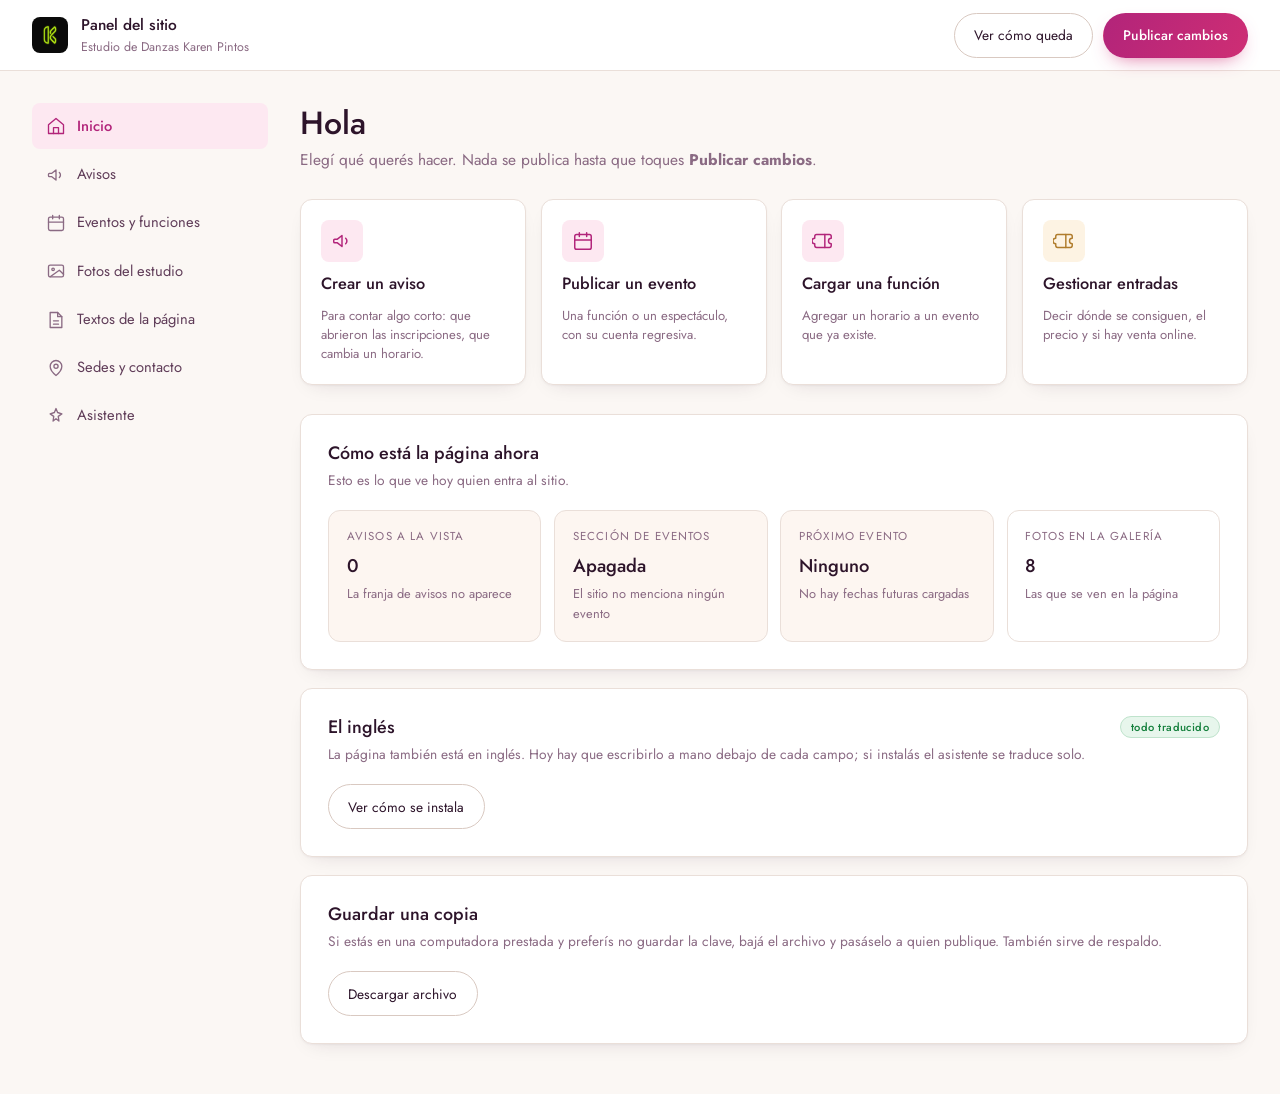
==== commit f91761d3: "Dos salas, letra de cartel y el inglés automático COLOR. El sitio estaba lavado y, peor, tenía tres " ====
--- a/panel.html
+++ b/panel.html
@@ -12,7 +12,7 @@
   <link rel="preconnect" href="https://fonts.googleapis.com">
   <link rel="preconnect" href="https://fonts.gstatic.com" crossorigin>
   <link href="https://fonts.googleapis.com/css2?family=Jost:wght@300;400;500;600&display=swap" rel="stylesheet">
-  <link rel="stylesheet" href="assets/css/panel.css?v=2">
+  <link rel="stylesheet" href="assets/css/panel.css?v=3">
 </head>
 
 <body>
@@ -113,7 +113,7 @@
   </div>
 
   <!-- Los datos actuales del sitio -->
-  <script src="assets/js/siteData.js?v=panel2"></script>
-  <script src="assets/js/panel.js?v=2"></script>
+  <script src="assets/js/siteData.js?v=panel3"></script>
+  <script src="assets/js/panel.js?v=3"></script>
 </body>
 </html>
--- a/assets/css/panel.css
+++ b/assets/css/panel.css
@@ -504,3 +504,72 @@
 @media (prefers-reduced-motion: reduce) {
   * { transition: none !important; animation: none !important; }
 }
+
+/* =============================================================
+   LA LÍNEA DE INGLÉS
+   -------------------------------------------------------------
+   Debajo de cada campo en español. Es chiquita a propósito: el
+   inglés se resuelve solo, así que no tiene que competir por la
+   atención con lo que de verdad hay que escribir.
+   ============================================================= */
+.ingles {
+  display: flex; align-items: center; gap: .5rem; flex-wrap: wrap;
+  margin-top: .45rem;
+  font-size: .8rem;
+  color: var(--p-suave);
+}
+.ingles__bandera {
+  flex: 0 0 auto;
+  font-size: .62rem; font-weight: 600; letter-spacing: .06em;
+  padding: .12rem .4rem; border-radius: 4px;
+  background: var(--p-panel-2); border: 1px solid var(--p-linea);
+  color: var(--p-suave);
+}
+.ingles__txt {
+  flex: 1 1 12rem; min-width: 0;
+  overflow: hidden; text-overflow: ellipsis; white-space: nowrap;
+  color: var(--p-medio);
+}
+.ingles__txt--falta { color: var(--p-oro); font-style: italic; }
+.ingles__txt--espera { color: var(--p-suave); font-style: italic; }
+.ingles__accion {
+  flex: 0 0 auto;
+  background: none; border: 0; padding: .1rem .2rem; cursor: pointer;
+  font: inherit; font-size: .78rem;
+  color: var(--p-acento-2); text-decoration: underline;
+}
+.ingles__accion:hover { color: var(--p-acento); }
+.ingles__campo {
+  flex: 1 1 12rem; min-width: 0;
+  font: inherit; font-size: .83rem;
+  padding: .35rem .55rem;
+  background: var(--p-fondo); color: var(--p-texto);
+  border: 1px solid var(--p-linea-2); border-radius: 6px;
+}
+.ingles__campo:focus { outline: none; border-color: var(--p-acento); }
+
+/* =============================================================
+   BLOQUES QUE SE ABREN Y SE CIERRAN
+   -------------------------------------------------------------
+   Las secciones largas arrancan cerradas. Se ve el índice de lo
+   que hay y se abre sólo lo que se va a tocar.
+   ============================================================= */
+.plegable { padding: 0; }
+.plegable > summary {
+  list-style: none; cursor: pointer;
+  padding: 1.1rem clamp(1.2rem, 2.5vw, 1.7rem);
+  display: flex; align-items: center; justify-content: space-between; gap: 1rem;
+  font-size: 1.08rem; font-weight: 500; color: var(--p-texto);
+  border-radius: var(--p-radio);
+}
+.plegable > summary::-webkit-details-marker { display: none; }
+.plegable > summary:hover { background: var(--p-panel-2); }
+.plegable > summary::after {
+  content: 'Abrir';
+  flex: 0 0 auto;
+  font-size: .78rem; font-weight: 400; color: var(--p-acento-2);
+}
+.plegable[open] > summary::after { content: 'Cerrar'; }
+.plegable[open] > summary { border-bottom: 1px solid var(--p-linea); border-radius: var(--p-radio) var(--p-radio) 0 0; }
+.plegable__cuerpo { padding: 1.3rem clamp(1.2rem, 2.5vw, 1.7rem) clamp(1.2rem, 2.5vw, 1.7rem); }
+.plegable__cuerpo > .campo:last-child { margin-bottom: 0; }
